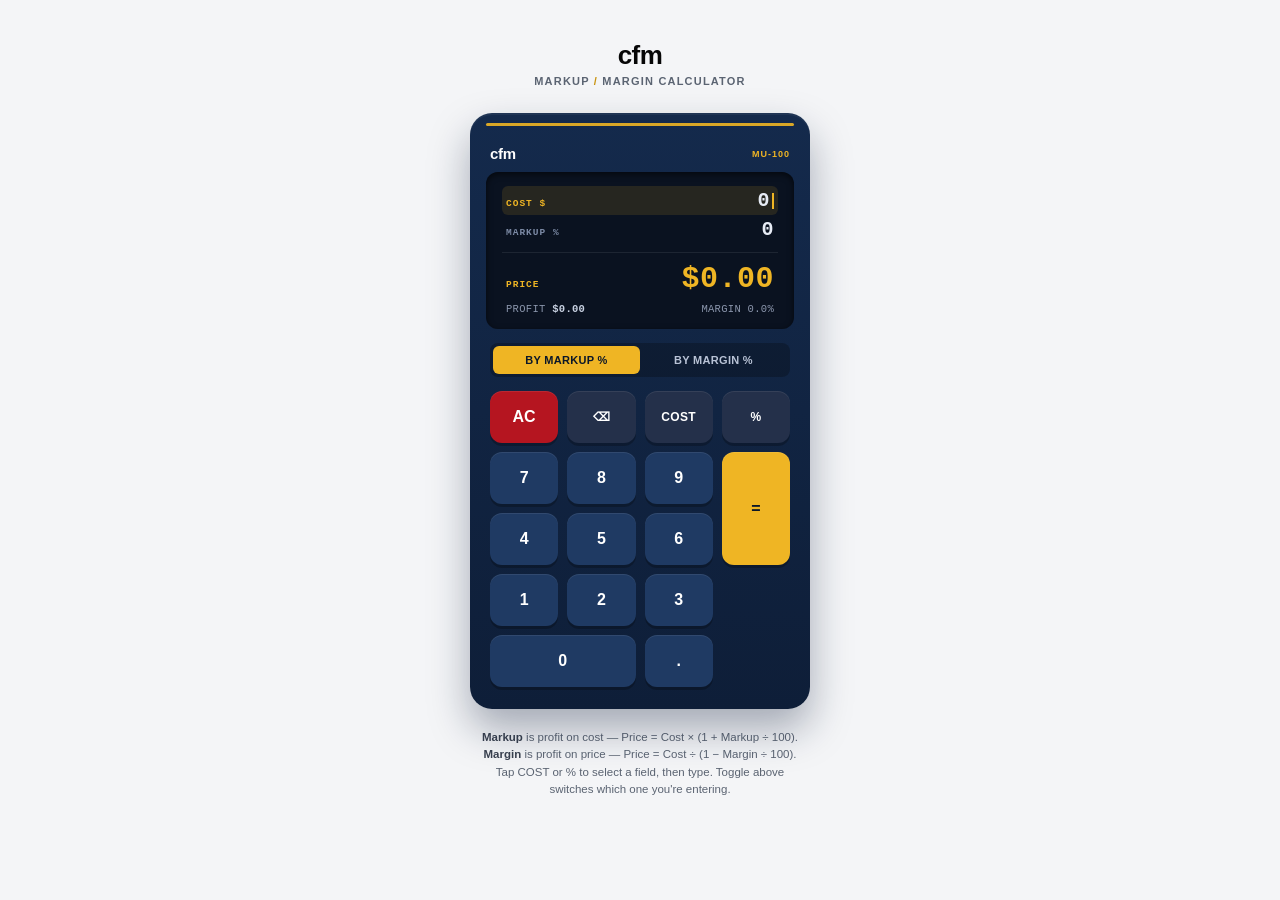
==== projects/cfm-markup-calculator/index.html @ f8bca3f0 "Add cfm markup/margin calculator project" ====
<!DOCTYPE html>
<html lang="en">
<head>
<meta charset="UTF-8">
<meta name="viewport" content="width=device-width, initial-scale=1.0">
<title>cfm — Markup Calculator</title>
<style>
  :root{
    --navy:#142A4C;
    --navy-dark:#0E1E38;
    --navy-darker:#0B1729;
    --gold:#EFB524;
    --gold-dark:#C9930F;
    --red:#B51520;
    --red-dark:#8F1019;
    --key-face:#1F3A63;
    --screen-bg:#0A1220;
    --ink:#070707;
    --text-soft:#5b6472;
    --page-bg:#F4F5F7;
  }
  *{ box-sizing:border-box; }
  body{
    margin:0;
    min-height:100vh;
    background:var(--page-bg);
    font-family:-apple-system,BlinkMacSystemFont,"Segoe UI",Helvetica,Arial,sans-serif;
    color:var(--ink);
    display:flex;
    flex-direction:column;
    align-items:center;
    padding:40px 16px 60px;
  }

  .page-head{ text-align:center; margin-bottom:26px; }
  .brand-word{ font-weight:900; font-size:26px; letter-spacing:-0.5px; margin:0; }
  .page-head .sub{
    font-size:11px; font-weight:700; letter-spacing:1.2px;
    color:var(--text-soft); margin-top:4px; text-transform:uppercase;
  }
  .page-head .sub .gold{ color:var(--gold-dark); }

  .calc{
    width:100%; max-width:340px;
    background:linear-gradient(180deg, var(--navy) 0%, var(--navy-dark) 100%);
    border-radius:22px;
    padding:18px 16px 22px;
    box-shadow:0 20px 40px rgba(14,30,56,0.35), 0 2px 0 rgba(255,255,255,0.05) inset;
    position:relative;
  }
  .calc::before{
    content:""; position:absolute; top:10px; left:16px; right:16px;
    height:3px; background:var(--gold); border-radius:2px; opacity:0.9;
  }
  .calc-brand{
    display:flex; justify-content:space-between; align-items:center;
    padding:14px 4px 10px;
  }
  .calc-brand .logo{ font-weight:900; font-size:15px; color:#fff; letter-spacing:-0.3px; }
  .calc-brand .model{ font-size:9px; font-weight:700; color:var(--gold); letter-spacing:1px; }

  .screen{
    background:var(--screen-bg);
    border-radius:12px;
    padding:14px 16px 12px;
    box-shadow:inset 0 2px 6px rgba(0,0,0,0.6);
    font-family:'SFMono-Regular',Consolas,'Courier New',monospace;
  }
  .screen-row{
    display:flex; justify-content:space-between; align-items:baseline;
    padding:3px 4px; border-radius:6px; transition:background 0.15s ease; cursor:pointer;
  }
  .screen-row.active{ background:rgba(239,181,36,0.12); }
  .screen-row .lbl{ font-size:9.5px; font-weight:700; letter-spacing:1px; color:#7C8AA5; }
  .screen-row.active .lbl{ color:var(--gold); }
  .screen-row .val{ font-size:20px; font-weight:600; color:#E7ECF5; letter-spacing:0.5px; }
  .screen-row .val .cursor{
    display:inline-block; width:2px; height:16px; background:var(--gold);
    margin-left:2px; vertical-align:-3px; animation:blink 1s step-end infinite;
  }
  @keyframes blink{ 50%{ opacity:0; } }

  .screen-divider{ height:1px; background:rgba(255,255,255,0.08); margin:8px 0 6px; }

  .screen-result .lbl{ color:var(--gold); }
  .screen-result .val{ font-size:30px; font-weight:700; color:var(--gold); }

  .screen-sub{
    display:flex; justify-content:space-between; padding:4px 4px 2px;
    font-size:10.5px; color:#8B96AC; letter-spacing:0.3px;
  }
  .screen-sub b{ color:#C7D0E0; font-weight:600; }

  .mode-seg{
    display:flex; margin:14px 4px 4px;
    background:rgba(0,0,0,0.25); border-radius:8px; padding:3px;
  }
  .mode-seg button{
    flex:1; border:none; background:transparent; color:#B9C3D6;
    font-size:11px; font-weight:700; letter-spacing:0.3px;
    padding:8px 6px; border-radius:6px; cursor:pointer;
  }
  .mode-seg button.active{ background:var(--gold); color:var(--navy-darker); }

  .keypad{
    display:grid; grid-template-columns:repeat(4, 1fr);
    grid-auto-rows:52px; gap:9px; margin-top:14px; padding:0 4px;
  }
  .key{
    border:none; border-radius:12px; font-size:16px; font-weight:700;
    cursor:pointer; color:#fff; background:var(--key-face);
    box-shadow:0 3px 0 rgba(0,0,0,0.25), 0 1px 0 rgba(255,255,255,0.08) inset;
    transition:transform 0.05s ease, box-shadow 0.05s ease;
    -webkit-tap-highlight-color:transparent;
  }
  .key:active{ transform:translateY(2px); box-shadow:0 1px 0 rgba(0,0,0,0.25); }
  .key.fn{ background:#24304a; font-size:12px; letter-spacing:0.3px; }
  .key.clear{ background:var(--red); }
  .key.clear:active{ background:var(--red-dark); }
  .key.equals{ background:var(--gold); color:var(--navy-darker); grid-row: span 2; }
  .key.equals:active{ background:var(--gold-dark); }
  .key.zero{ grid-column: span 2; }

  .footnote{
    max-width:340px; margin-top:20px; font-size:11.5px; color:var(--text-soft);
    text-align:center; line-height:1.5; padding:0 6px;
  }
  .footnote b{ color:#3a4250; }
</style>
</head>
<body>

  <div class="page-head">
    <p class="brand-word">cfm</p>
    <div class="sub">Markup <span class="gold">/</span> Margin Calculator</div>
  </div>

  <div class="calc">
    <div class="calc-brand">
      <div class="logo">cfm</div>
      <div class="model">MU‑100</div>
    </div>

    <div class="screen">
      <div class="screen-row active" id="row-cost" onclick="setActive('cost')">
        <span class="lbl">COST $</span>
        <span class="val" id="disp-cost">0<span class="cursor"></span></span>
      </div>
      <div class="screen-row" id="row-pct" onclick="setActive('pct')">
        <span class="lbl" id="lbl-pct">MARKUP %</span>
        <span class="val" id="disp-pct">0</span>
      </div>

      <div class="screen-divider"></div>

      <div class="screen-row screen-result">
        <span class="lbl">PRICE</span>
        <span class="val" id="disp-price">$0.00</span>
      </div>
      <div class="screen-sub">
        <span>PROFIT <b id="disp-profit">$0.00</b></span>
        <span id="disp-equiv">MARGIN 0.0%</span>
      </div>
    </div>

    <div class="mode-seg">
      <button id="btn-mode-markup" class="active" onclick="setMode('markup')">BY MARKUP %</button>
      <button id="btn-mode-margin" onclick="setMode('margin')">BY MARGIN %</button>
    </div>

    <div class="keypad">
      <button class="key clear" onclick="pressAC()">AC</button>
      <button class="key fn" onclick="pressBackspace()">⌫</button>
      <button class="key fn" onclick="setActive('cost')">COST</button>
      <button class="key fn" onclick="setActive('pct')">%</button>

      <button class="key" onclick="pressDigit('7')">7</button>
      <button class="key" onclick="pressDigit('8')">8</button>
      <button class="key" onclick="pressDigit('9')">9</button>
      <button class="key equals" onclick="pressEquals()">=</button>

      <button class="key" onclick="pressDigit('4')">4</button>
      <button class="key" onclick="pressDigit('5')">5</button>
      <button class="key" onclick="pressDigit('6')">6</button>

      <button class="key" onclick="pressDigit('1')">1</button>
      <button class="key" onclick="pressDigit('2')">2</button>
      <button class="key" onclick="pressDigit('3')">3</button>

      <button class="key zero" onclick="pressDigit('0')">0</button>
      <button class="key" onclick="pressDigit('.')">.</button>
    </div>
  </div>

  <div class="footnote">
    <b>Markup</b> is profit on cost — Price = Cost × (1 + Markup ÷ 100).
    <b>Margin</b> is profit on price — Price = Cost ÷ (1 − Margin ÷ 100).
    Tap COST or % to select a field, then type. Toggle above switches which one you're entering.
  </div>

<script>
let mode = 'markup';
let active = 'cost';
let costStr = '0';
let pctStr = '0';

function fmtMoney(n){
  if(!isFinite(n)) n = 0;
  return '$' + n.toLocaleString('en-US', {minimumFractionDigits:2, maximumFractionDigits:2});
}
function fmtPct(n){
  if(!isFinite(n)) n = 0;
  return n.toFixed(1) + '%';
}

function setActive(field){
  active = field;
  document.getElementById('row-cost').classList.toggle('active', active==='cost');
  document.getElementById('row-pct').classList.toggle('active', active==='pct');
  render();
}

function setMode(newMode){
  mode = newMode;
  document.getElementById('btn-mode-markup').classList.toggle('active', mode==='markup');
  document.getElementById('btn-mode-margin').classList.toggle('active', mode==='margin');
  document.getElementById('lbl-pct').textContent = mode==='markup' ? 'MARKUP %' : 'MARGIN %';
  render();
}

function currentBuffer(){ return active==='cost' ? costStr : pctStr; }
function setCurrentBuffer(v){ if(active==='cost'){ costStr = v; } else { pctStr = v; } }

function pressDigit(d){
  let buf = currentBuffer();
  if(d === '.'){
    if(!buf.includes('.')) buf += '.';
  } else {
    if(buf === '0'){ buf = d; }
    else if(buf.length < 10){ buf += d; }
  }
  setCurrentBuffer(buf);
  render();
}

function pressBackspace(){
  let buf = currentBuffer();
  buf = buf.length > 1 ? buf.slice(0, -1) : '0';
  setCurrentBuffer(buf);
  render();
}

function pressAC(){
  costStr = '0';
  pctStr = '0';
  active = 'cost';
  mode = 'markup';
  document.getElementById('btn-mode-markup').classList.add('active');
  document.getElementById('btn-mode-margin').classList.remove('active');
  document.getElementById('lbl-pct').textContent = 'MARKUP %';
  document.getElementById('row-cost').classList.add('active');
  document.getElementById('row-pct').classList.remove('active');
  render();
}

function pressEquals(){
  const priceEl = document.getElementById('disp-price');
  priceEl.style.transition = 'none';
  priceEl.style.opacity = '0.25';
  requestAnimationFrame(()=>{
    priceEl.style.transition = 'opacity 0.25s ease';
    priceEl.style.opacity = '1';
  });
  setActive(active === 'cost' ? 'pct' : 'cost');
}

function render(){
  document.getElementById('disp-cost').innerHTML = costStr + (active==='cost' ? '<span class="cursor"></span>' : '');
  document.getElementById('disp-pct').innerHTML = pctStr + (active==='pct' ? '<span class="cursor"></span>' : '');

  const cost = parseFloat(costStr) || 0;
  const pct = parseFloat(pctStr) || 0;
  let price, profit, markupPct, marginPct;

  if(mode === 'markup'){
    markupPct = pct;
    price = cost * (1 + markupPct/100);
    profit = price - cost;
    marginPct = price !== 0 ? (profit/price)*100 : 0;
  } else {
    marginPct = pct;
    price = marginPct < 100 ? cost / (1 - marginPct/100) : 0;
    profit = price - cost;
    markupPct = cost !== 0 ? (profit/cost)*100 : 0;
  }

  document.getElementById('disp-price').textContent = fmtMoney(price);
  document.getElementById('disp-profit').textContent = fmtMoney(profit);
  document.getElementById('disp-equiv').textContent =
    mode === 'markup' ? `MARGIN ${fmtPct(marginPct)}` : `MARKUP ${fmtPct(markupPct)}`;
}

document.addEventListener('keydown', (e)=>{
  if(e.key >= '0' && e.key <= '9'){ pressDigit(e.key); }
  else if(e.key === '.'){ pressDigit('.'); }
  else if(e.key === 'Backspace'){ pressBackspace(); e.preventDefault(); }
  else if(e.key === 'Enter' || e.key === '='){ pressEquals(); }
  else if(e.key === 'Tab'){ setActive(active==='cost' ? 'pct' : 'cost'); e.preventDefault(); }
  else if(e.key === 'Escape'){ pressAC(); }
});

render();
</script>

</body>
</html>
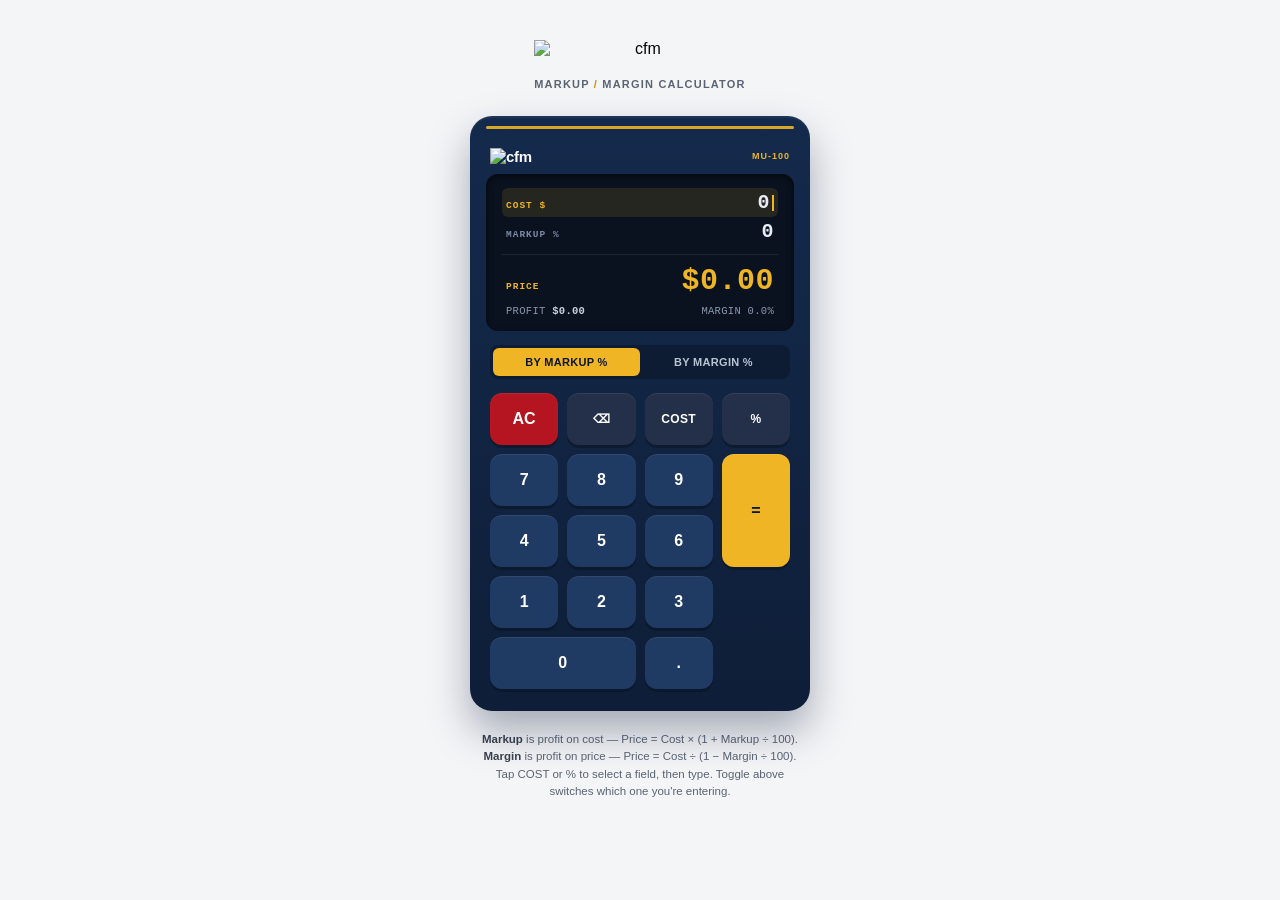
==== commit db9d3e86: "Add cfm logo, PWA manifest links, and service worker registration" ====
--- a/projects/cfm-markup-calculator/index.html
+++ b/projects/cfm-markup-calculator/index.html
@@ -4,6 +4,13 @@
 <meta charset="UTF-8">
 <meta name="viewport" content="width=device-width, initial-scale=1.0">
 <title>cfm — Markup Calculator</title>
+<meta name="theme-color" content="#003459">
+<link rel="manifest" href="manifest.json">
+<link rel="icon" type="image/png" sizes="512x512" href="icons/icon-512.png">
+<link rel="icon" type="image/png" sizes="192x192" href="icons/icon-192.png">
+<link rel="icon" type="image/png" sizes="32x32" href="icons/icon-32.png">
+<link rel="icon" type="image/png" sizes="16x16" href="icons/icon-16.png">
+<link rel="apple-touch-icon" href="icons/icon-180.png">
 <style>
   :root{
     --navy:#142A4C;
@@ -34,6 +41,7 @@
 
   .page-head{ text-align:center; margin-bottom:26px; }
   .brand-word{ font-weight:900; font-size:26px; letter-spacing:-0.5px; margin:0; }
+  .page-head .brand-logo{ height:34px; width:auto; display:block; margin:0 auto; }
   .page-head .sub{
     font-size:11px; font-weight:700; letter-spacing:1.2px;
     color:var(--text-soft); margin-top:4px; text-transform:uppercase;
@@ -57,6 +65,7 @@
     padding:14px 4px 10px;
   }
   .calc-brand .logo{ font-weight:900; font-size:15px; color:#fff; letter-spacing:-0.3px; }
+  .calc-brand .logo img{ height:16px; width:auto; display:block; }
   .calc-brand .model{ font-size:9px; font-weight:700; color:var(--gold); letter-spacing:1px; }
 
   .screen{
@@ -131,13 +140,13 @@
 <body>
 
   <div class="page-head">
-    <p class="brand-word">cfm</p>
+    <img class="brand-logo" src="icons/cfm-mark.png" alt="cfm">
     <div class="sub">Markup <span class="gold">/</span> Margin Calculator</div>
   </div>
 
   <div class="calc">
     <div class="calc-brand">
-      <div class="logo">cfm</div>
+      <div class="logo"><img src="icons/cfm-mark.png" alt="cfm"></div>
       <div class="model">MU‑100</div>
     </div>
 
@@ -310,6 +319,12 @@
 });
 
 render();
+
+if ('serviceWorker' in navigator) {
+  window.addEventListener('load', () => {
+    navigator.serviceWorker.register('sw.js').catch(() => {});
+  });
+}
 </script>
 
 </body>
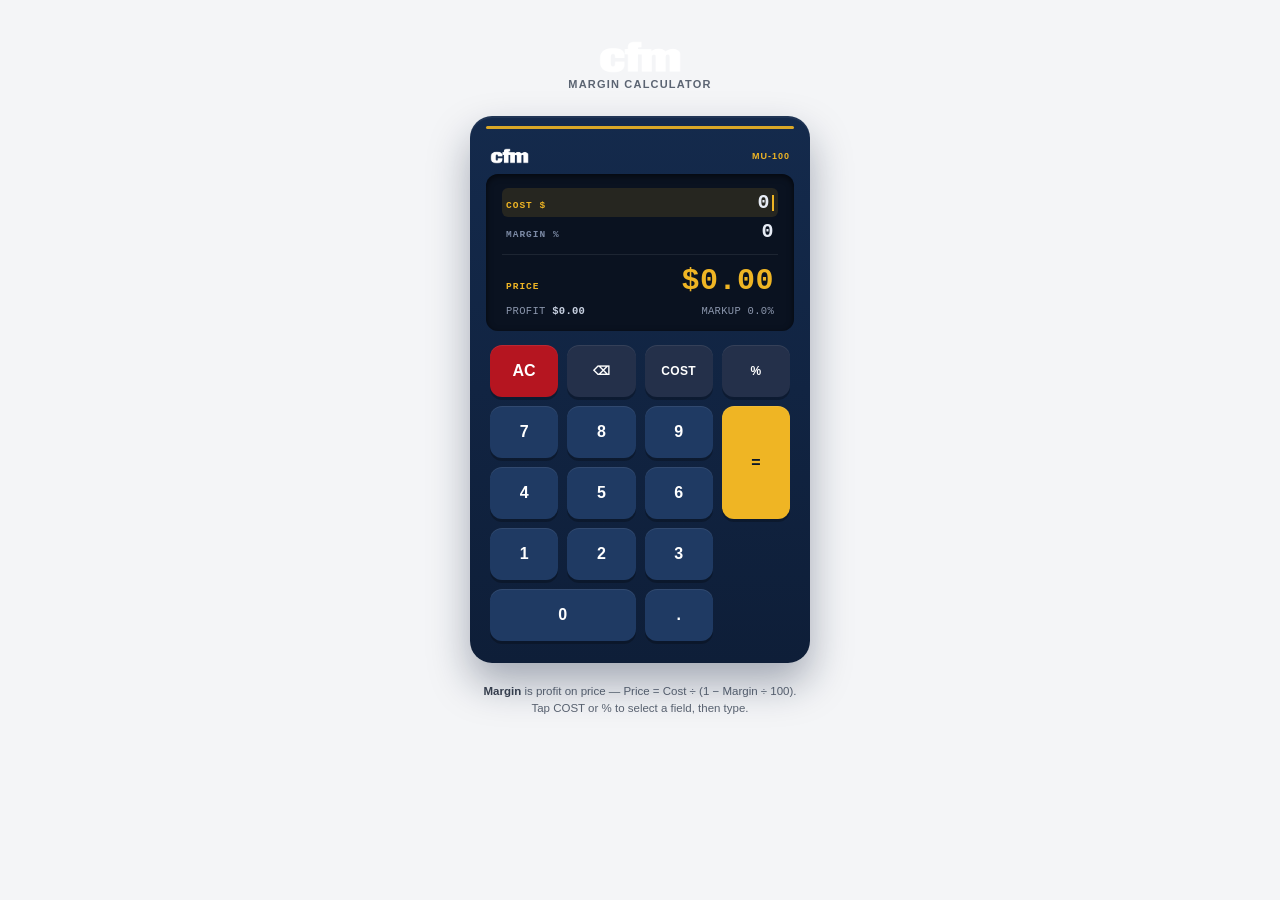
==== commit b06bbf86: "Remove markup mode - keep margin calculator only" ====
--- a/projects/cfm-markup-calculator/index.html
+++ b/projects/cfm-markup-calculator/index.html
@@ -3,7 +3,7 @@
 <head>
 <meta charset="UTF-8">
 <meta name="viewport" content="width=device-width, initial-scale=1.0">
-<title>cfm — Markup Calculator</title>
+<title>cfm — Margin Calculator</title>
 <meta name="theme-color" content="#003459">
 <link rel="manifest" href="manifest.json">
 <link rel="icon" type="image/png" sizes="512x512" href="icons/icon-512.png">
@@ -100,17 +100,6 @@
   }
   .screen-sub b{ color:#C7D0E0; font-weight:600; }
 
-  .mode-seg{
-    display:flex; margin:14px 4px 4px;
-    background:rgba(0,0,0,0.25); border-radius:8px; padding:3px;
-  }
-  .mode-seg button{
-    flex:1; border:none; background:transparent; color:#B9C3D6;
-    font-size:11px; font-weight:700; letter-spacing:0.3px;
-    padding:8px 6px; border-radius:6px; cursor:pointer;
-  }
-  .mode-seg button.active{ background:var(--gold); color:var(--navy-darker); }
-
   .keypad{
     display:grid; grid-template-columns:repeat(4, 1fr);
     grid-auto-rows:52px; gap:9px; margin-top:14px; padding:0 4px;
@@ -141,7 +130,7 @@
 
   <div class="page-head">
     <img class="brand-logo" src="icons/cfm-mark.png" alt="cfm">
-    <div class="sub">Markup <span class="gold">/</span> Margin Calculator</div>
+    <div class="sub">Margin Calculator</div>
   </div>
 
   <div class="calc">
@@ -156,7 +145,7 @@
         <span class="val" id="disp-cost">0<span class="cursor"></span></span>
       </div>
       <div class="screen-row" id="row-pct" onclick="setActive('pct')">
-        <span class="lbl" id="lbl-pct">MARKUP %</span>
+        <span class="lbl" id="lbl-pct">MARGIN %</span>
         <span class="val" id="disp-pct">0</span>
       </div>
 
@@ -168,13 +157,8 @@
       </div>
       <div class="screen-sub">
         <span>PROFIT <b id="disp-profit">$0.00</b></span>
-        <span id="disp-equiv">MARGIN 0.0%</span>
-      </div>
-    </div>
-
-    <div class="mode-seg">
-      <button id="btn-mode-markup" class="active" onclick="setMode('markup')">BY MARKUP %</button>
-      <button id="btn-mode-margin" onclick="setMode('margin')">BY MARGIN %</button>
+        <span id="disp-equiv">MARKUP 0.0%</span>
+      </div>
     </div>
 
     <div class="keypad">
@@ -202,13 +186,11 @@
   </div>
 
   <div class="footnote">
-    <b>Markup</b> is profit on cost — Price = Cost × (1 + Markup ÷ 100).
     <b>Margin</b> is profit on price — Price = Cost ÷ (1 − Margin ÷ 100).
-    Tap COST or % to select a field, then type. Toggle above switches which one you're entering.
+    Tap COST or % to select a field, then type.
   </div>
 
 <script>
-let mode = 'markup';
 let active = 'cost';
 let costStr = '0';
 let pctStr = '0';
@@ -226,14 +208,6 @@
   active = field;
   document.getElementById('row-cost').classList.toggle('active', active==='cost');
   document.getElementById('row-pct').classList.toggle('active', active==='pct');
-  render();
-}
-
-function setMode(newMode){
-  mode = newMode;
-  document.getElementById('btn-mode-markup').classList.toggle('active', mode==='markup');
-  document.getElementById('btn-mode-margin').classList.toggle('active', mode==='margin');
-  document.getElementById('lbl-pct').textContent = mode==='markup' ? 'MARKUP %' : 'MARGIN %';
   render();
 }
 
@@ -263,10 +237,6 @@
   costStr = '0';
   pctStr = '0';
   active = 'cost';
-  mode = 'markup';
-  document.getElementById('btn-mode-markup').classList.add('active');
-  document.getElementById('btn-mode-margin').classList.remove('active');
-  document.getElementById('lbl-pct').textContent = 'MARKUP %';
   document.getElementById('row-cost').classList.add('active');
   document.getElementById('row-pct').classList.remove('active');
   render();
@@ -288,25 +258,17 @@
   document.getElementById('disp-pct').innerHTML = pctStr + (active==='pct' ? '<span class="cursor"></span>' : '');
 
   const cost = parseFloat(costStr) || 0;
-  const pct = parseFloat(pctStr) || 0;
-  let price, profit, markupPct, marginPct;
-
-  if(mode === 'markup'){
-    markupPct = pct;
-    price = cost * (1 + markupPct/100);
-    profit = price - cost;
-    marginPct = price !== 0 ? (profit/price)*100 : 0;
-  } else {
-    marginPct = pct;
-    price = marginPct < 100 ? cost / (1 - marginPct/100) : 0;
-    profit = price - cost;
-    markupPct = cost !== 0 ? (profit/cost)*100 : 0;
-  }
+  const marginPct = parseFloat(pctStr) || 0;
+  let price, profit, markupPct;
+
+  // Margin mode only
+  price = marginPct < 100 ? cost / (1 - marginPct/100) : 0;
+  profit = price - cost;
+  markupPct = cost !== 0 ? (profit/cost)*100 : 0;
 
   document.getElementById('disp-price').textContent = fmtMoney(price);
   document.getElementById('disp-profit').textContent = fmtMoney(profit);
-  document.getElementById('disp-equiv').textContent =
-    mode === 'markup' ? `MARGIN ${fmtPct(marginPct)}` : `MARKUP ${fmtPct(markupPct)}`;
+  document.getElementById('disp-equiv').textContent = `MARKUP ${fmtPct(markupPct)}`;
 }
 
 document.addEventListener('keydown', (e)=>{
